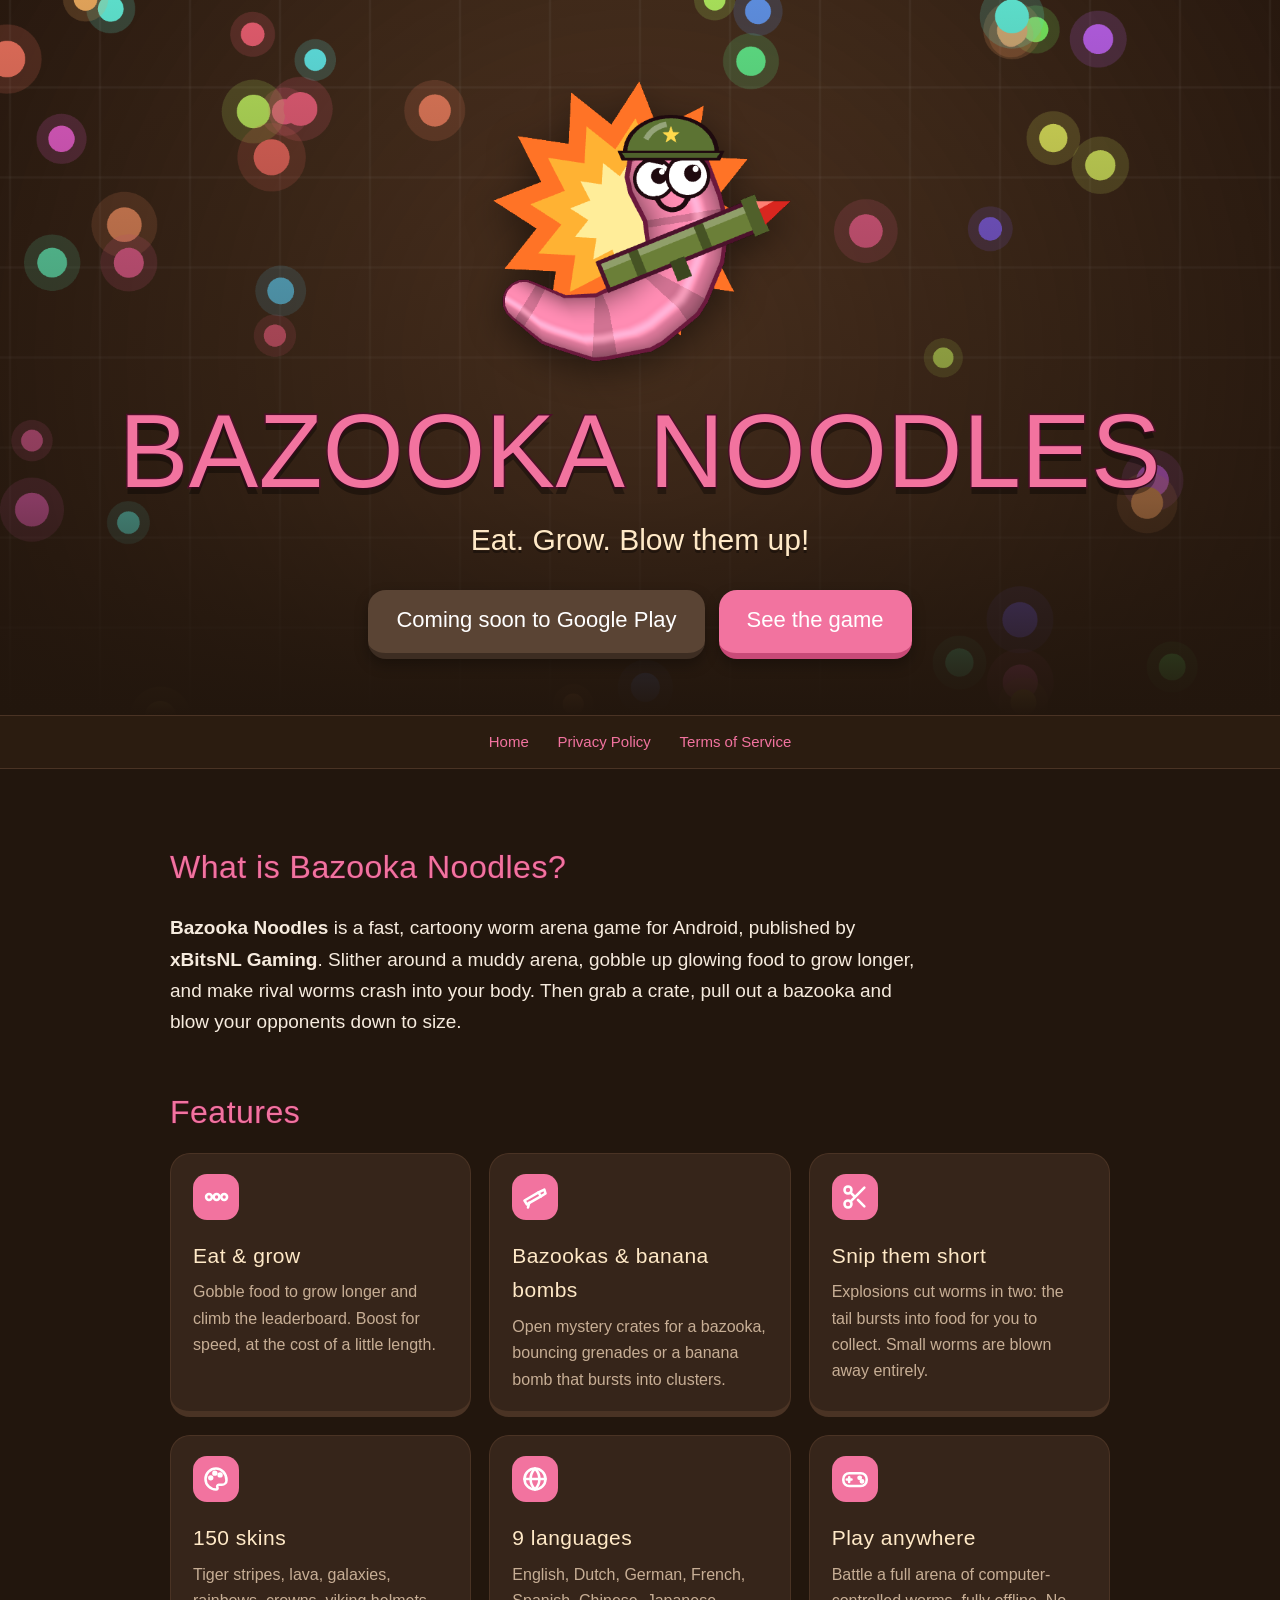
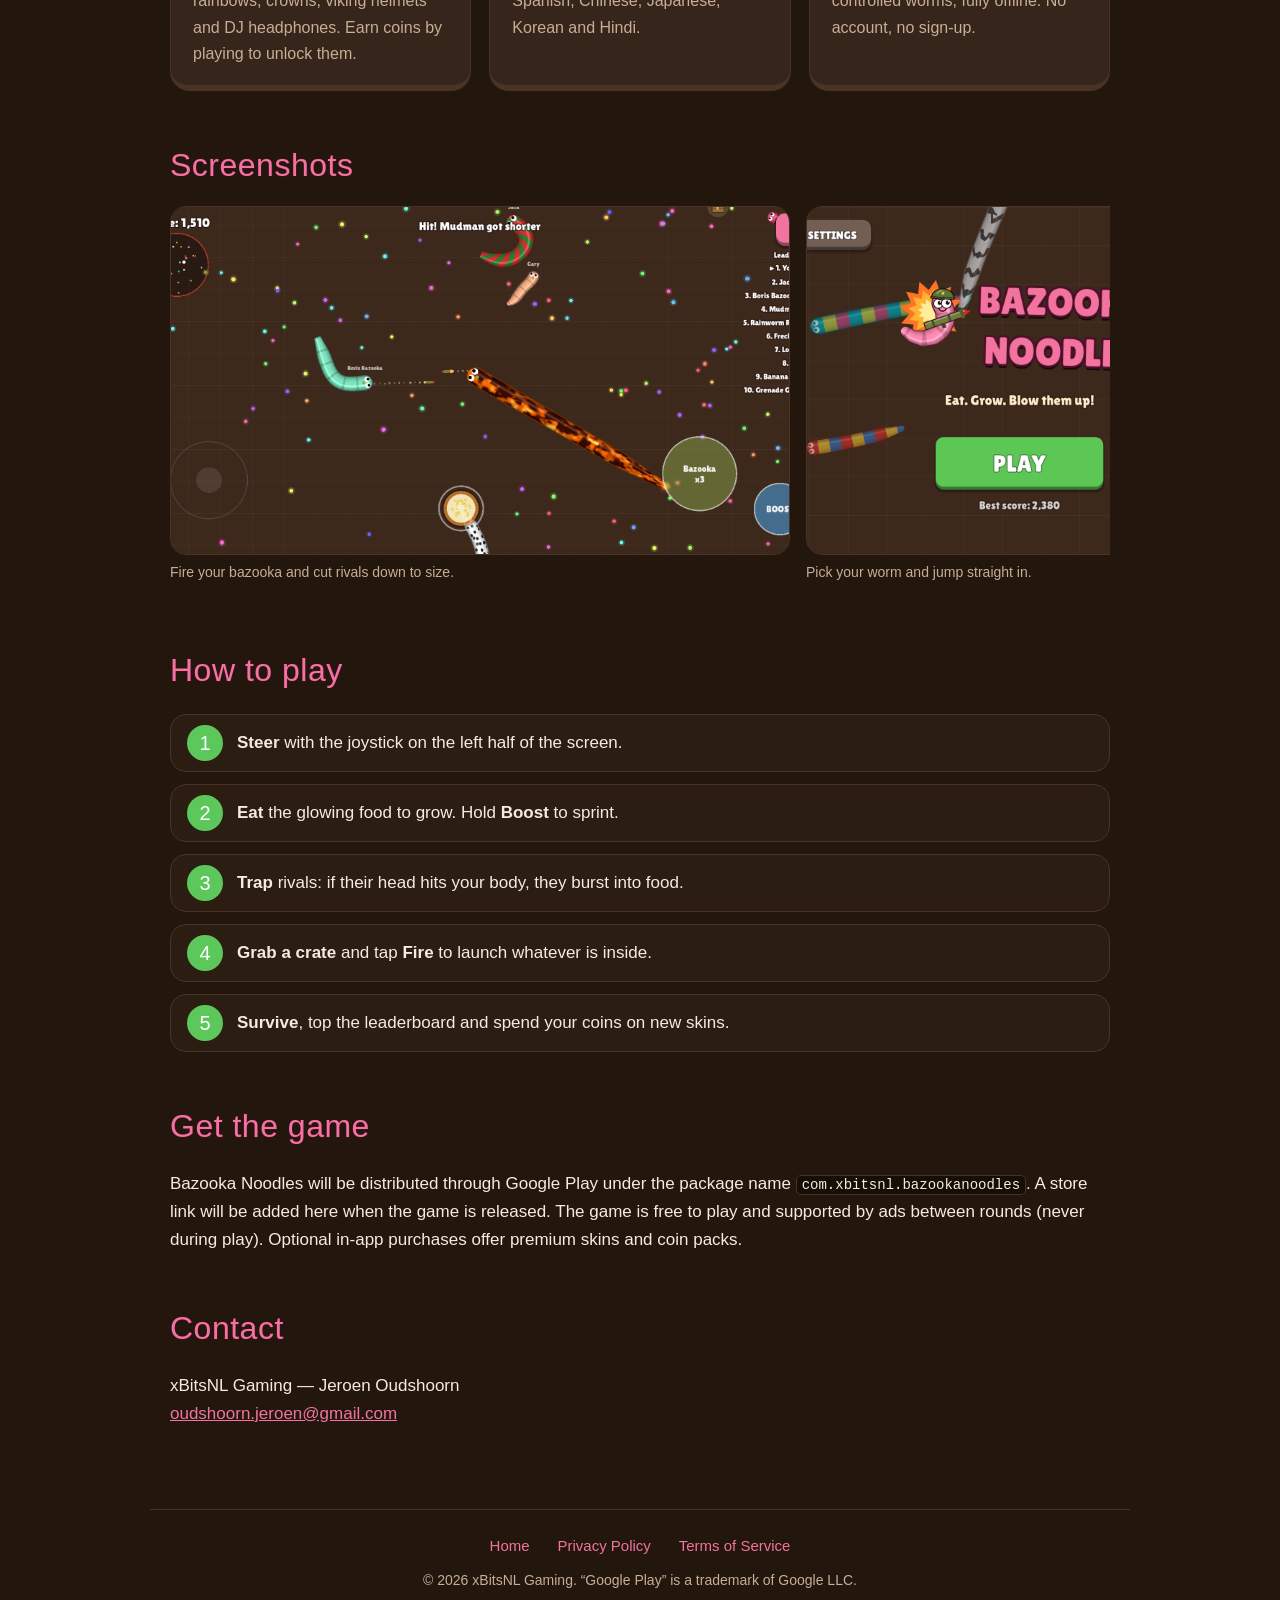
==== bazooka-noodles/index.html @ d085eedb "xBitsNL Gaming site: studio page with Bazooka Noodles, Kings and Fillomino Co-Authored-By: Claude Op" ====
<!DOCTYPE html>
<html lang="en">
<head>
<meta charset="utf-8">
<meta name="viewport" content="width=device-width, initial-scale=1">
<title>Bazooka Noodles — eat, grow and blow them up! A worm arena game for Android</title>
<meta name="description" content="Bazooka Noodles is a worm arena game for Android by xBitsNL Gaming: eat to grow, crash rivals into your body, and grab bazookas, grenades and banana bombs to blow them down to size.">
<meta name="theme-color" content="#22160d">
<meta property="og:title" content="Bazooka Noodles">
<meta property="og:description" content="Eat. Grow. Blow them up! A worm arena game with bazookas, grenades and banana bombs.">
<meta property="og:image" content="assets/feature.png">
<meta property="og:type" content="website">
<link rel="icon" href="assets/icon.png">
<link rel="preload" href="assets/fonts/LilitaOne-Regular.ttf" as="font" type="font/ttf" crossorigin>
<link rel="stylesheet" href="style.css">
</head>
<body>

<header class="hero">
  <img class="logo" src="assets/logo.png" width="512" height="512" alt="A pink worm in an army helmet holding a bazooka, in front of an explosion">
  <h1>BAZOOKA NOODLES</h1>
  <p class="tagline">Eat. Grow. Blow them up!</p>
  <div class="buttons">
    <span class="btn soon" title="A store link will be added when the game is released">Coming soon to Google&nbsp;Play</span>
    <a class="btn" href="#features">See the game</a>
  </div>
</header>

<nav>
  <a href="index.html">Home</a>
  <a href="privacy-policy.html">Privacy Policy</a>
  <a href="terms-of-service.html">Terms of Service</a>
</nav>

<main>
  <section>
    <h2>What is Bazooka Noodles?</h2>
    <p class="lead">
      <strong>Bazooka Noodles</strong> is a fast, cartoony worm arena game for Android, published by
      <strong>xBitsNL&nbsp;Gaming</strong>. Slither around a muddy arena, gobble up glowing food to
      grow longer, and make rival worms crash into your body. Then grab a crate, pull out a bazooka
      and blow your opponents down to size.
    </p>
  </section>

  <section id="features">
    <h2>Features</h2>
    <div class="features">
      <div class="feature">
        <svg viewBox="0 0 24 24" fill="none" stroke="currentColor" stroke-width="2.2" stroke-linecap="round" aria-hidden="true"><circle cx="6" cy="12" r="2.5"/><circle cx="12.5" cy="12" r="2.5"/><circle cx="19" cy="12" r="2.5"/></svg>
        <h3>Eat &amp; grow</h3>
        <p>Gobble food to grow longer and climb the leaderboard. Boost for speed, at the cost of a little length.</p>
      </div>
      <div class="feature">
        <svg viewBox="0 0 24 24" fill="none" stroke="currentColor" stroke-width="2.2" stroke-linecap="round" stroke-linejoin="round" aria-hidden="true"><path d="M3 15l12-7 2 3.4-12 7z"/><path d="M17 11.4l4-2.4-1-3.4-5 2.4"/><path d="M7 17l-1 4"/></svg>
        <h3>Bazookas &amp; banana bombs</h3>
        <p>Open mystery crates for a bazooka, bouncing grenades or a banana bomb that bursts into clusters.</p>
      </div>
      <div class="feature">
        <svg viewBox="0 0 24 24" fill="none" stroke="currentColor" stroke-width="2.2" stroke-linecap="round" stroke-linejoin="round" aria-hidden="true"><circle cx="6" cy="6" r="3"/><circle cx="6" cy="18" r="3"/><path d="M20 4L8.1 15.9M14.5 14.5L20 20M8.1 8.1L12 12"/></svg>
        <h3>Snip them short</h3>
        <p>Explosions cut worms in two: the tail bursts into food for you to collect. Small worms are blown away entirely.</p>
      </div>
      <div class="feature">
        <svg viewBox="0 0 24 24" fill="none" stroke="currentColor" stroke-width="2.2" stroke-linecap="round" stroke-linejoin="round" aria-hidden="true"><path d="M12 3a9 9 0 1 0 0 18c1.2 0 1.6-.9 1.2-1.8-.5-1-.1-2.2 1.2-2.2H17a4 4 0 0 0 4-4c0-5.5-4-10-9-10z"/><circle cx="7.5" cy="11" r="1.2"/><circle cx="11" cy="7" r="1.2"/><circle cx="15.5" cy="8.5" r="1.2"/></svg>
        <h3>150 skins</h3>
        <p>Tiger stripes, lava, galaxies, rainbows, crowns, viking helmets and DJ headphones. Earn coins by playing to unlock them.</p>
      </div>
      <div class="feature">
        <svg viewBox="0 0 24 24" fill="none" stroke="currentColor" stroke-width="2.2" stroke-linecap="round" stroke-linejoin="round" aria-hidden="true"><circle cx="12" cy="12" r="9"/><path d="M3 12h18M12 3c2.5 2.6 3.8 5.6 3.8 9s-1.3 6.4-3.8 9c-2.5-2.6-3.8-5.6-3.8-9S9.5 5.6 12 3z"/></svg>
        <h3>9 languages</h3>
        <p>English, Dutch, German, French, Spanish, Chinese, Japanese, Korean and Hindi.</p>
      </div>
      <div class="feature">
        <svg viewBox="0 0 24 24" fill="none" stroke="currentColor" stroke-width="2.2" stroke-linecap="round" stroke-linejoin="round" aria-hidden="true"><rect x="2" y="7" width="20" height="11" rx="5"/><path d="M7 10.5v4M5 12.5h4"/><circle cx="16" cy="11" r="1"/><circle cx="18" cy="14" r="1"/></svg>
        <h3>Play anywhere</h3>
        <p>Battle a full arena of computer-controlled worms, fully offline. No account, no sign-up.</p>
      </div>
    </div>
  </section>

  <section>
    <h2>Screenshots</h2>
    <div class="gallery">
      <figure><img src="assets/screenshots/2_battle.png" width="1920" height="1080" alt="Gameplay: a long lava-skinned worm fires a bazooka while an explosion cuts a rival worm short"><figcaption>Fire your bazooka and cut rivals down to size.</figcaption></figure>
      <figure><img src="assets/screenshots/1_menu.png" width="1920" height="1080" alt="Main menu with the Bazooka Noodles logo, Play button and your current worm skin"><figcaption>Pick your worm and jump straight in.</figcaption></figure>
      <figure><img src="assets/screenshots/3_shop_premium.png" width="1920" height="1080" loading="lazy" alt="Shop showing premium worm skins"><figcaption>Collect 150 skins, from earthworms to cosmic kings.</figcaption></figure>
      <figure><img src="assets/screenshots/4_shop_skins.png" width="1920" height="1080" loading="lazy" alt="Shop showing legendary and mythic skins bought with coins"><figcaption>Earn coins by playing and unlock legendary skins.</figcaption></figure>
      <figure><img src="assets/screenshots/5_settings.png" width="1920" height="1080" loading="lazy" alt="Settings with nine languages, music and effects volume and vibration"><figcaption>Nine languages, volume sliders and vibration settings.</figcaption></figure>
    </div>
  </section>

  <section>
    <h2>How to play</h2>
    <ol class="steps">
      <li><strong>Steer</strong> with the joystick on the left half of the screen.</li>
      <li><strong>Eat</strong> the glowing food to grow. Hold <strong>Boost</strong> to sprint.</li>
      <li><strong>Trap</strong> rivals: if their head hits your body, they burst into food.</li>
      <li><strong>Grab a crate</strong> and tap <strong>Fire</strong> to launch whatever is inside.</li>
      <li><strong>Survive</strong>, top the leaderboard and spend your coins on new skins.</li>
    </ol>
  </section>

  <section>
    <h2>Get the game</h2>
    <p>
      Bazooka Noodles will be distributed through Google&nbsp;Play under the package name
      <code>com.xbitsnl.bazookanoodles</code>. A store link will be added here when the game is released.
      The game is free to play and supported by ads between rounds (never during play). Optional in-app
      purchases offer premium skins and coin packs.
    </p>
  </section>

  <section>
    <h2>Contact</h2>
    <p>
      xBitsNL&nbsp;Gaming — Jeroen&nbsp;Oudshoorn<br>
      <a href="mailto:oudshoorn.jeroen@gmail.com">oudshoorn.jeroen@gmail.com</a>
    </p>
  </section>
</main>

<footer>
  <nav>
    <a href="index.html">Home</a>
    <a href="privacy-policy.html">Privacy Policy</a>
    <a href="terms-of-service.html">Terms of Service</a>
  </nav>
  &copy; <span id="y">2026</span> xBitsNL Gaming. &ldquo;Google Play&rdquo; is a trademark of Google&nbsp;LLC.
  <script>document.getElementById('y').textContent = new Date().getFullYear();</script>
</footer>

</body>
</html>
---- bazooka-noodles/style.css ----
@font-face {
  font-family: "Lilita One";
  src: url("assets/fonts/LilitaOne-Regular.ttf") format("truetype");
  font-display: swap;
}

:root {
  --bg: #22160d;
  --bg-soft: #2c1d12;
  --card: #36251a;
  --line: #4a3324;
  --pink: #f2739f;
  --pink-deep: #c94a78;
  --outline: #4d0f29;
  --cream: #ffe9c7;
  --green: #5cc75a;
  --green-deep: #3a8d39;
  --ink: #f6ebde;
  --muted: #c7ae95;
  --max: 980px;
  --text: 760px;
}

* { box-sizing: border-box; }

html { -webkit-text-size-adjust: 100%; scroll-behavior: smooth; }

body {
  margin: 0;
  background: var(--bg);
  color: var(--ink);
  font: 17px/1.65 -apple-system, BlinkMacSystemFont, "Segoe UI", Roboto, Helvetica, Arial, sans-serif;
}

a { color: var(--pink); }
a:hover { color: var(--cream); }

h1, h2, h3, .display {
  font-family: "Lilita One", "Arial Black", sans-serif;
  font-weight: 400;
  letter-spacing: 0.5px;
}

/* --- Hero (home page) --------------------------------------------------- */

.hero {
  position: relative;
  overflow: hidden;
  text-align: center;
  padding: 48px 20px 56px;
  background:
    linear-gradient(180deg, rgba(34, 22, 13, 0.15) 0%, rgba(34, 22, 13, 0.55) 70%, var(--bg) 100%),
    url("assets/backdrop.png") center / cover no-repeat;
  border-bottom: 1px solid var(--line);
}

.hero .logo {
  width: min(360px, 78vw);
  height: auto;
  display: block;
  margin: 0 auto -6px;
  animation: bob 3.2s ease-in-out infinite;
  filter: drop-shadow(0 10px 18px rgba(0, 0, 0, 0.45));
}

.hero h1 {
  margin: 0;
  font-size: clamp(48px, 10vw, 104px);
  line-height: 0.95;
  color: var(--pink);
  -webkit-text-stroke: 3px var(--outline);
  paint-order: stroke fill;
  text-shadow: 0 7px 0 rgba(0, 0, 0, 0.35);
}

.hero .tagline {
  margin: 14px 0 26px;
  font-family: "Lilita One", sans-serif;
  font-size: clamp(22px, 4vw, 30px);
  color: var(--cream);
  text-shadow: 0 3px 0 rgba(0, 0, 0, 0.35);
}

.buttons { display: flex; gap: 14px; justify-content: center; flex-wrap: wrap; }

.btn {
  display: inline-block;
  font-family: "Lilita One", sans-serif;
  font-size: 22px;
  color: #fff;
  text-decoration: none;
  padding: 12px 28px 14px;
  border-radius: 18px;
  background: var(--pink);
  border-bottom: 6px solid var(--pink-deep);
  box-shadow: 0 6px 14px rgba(0, 0, 0, 0.3);
  transition: transform 0.1s, border-bottom-width 0.1s;
}
.btn:hover { color: #fff; transform: translateY(2px); border-bottom-width: 4px; }
.btn.play { background: var(--green); border-bottom-color: var(--green-deep); }
.btn.soon { background: #5a4434; border-bottom-color: #3d2d22; cursor: default; }
.btn.soon:hover { transform: none; border-bottom-width: 6px; }

@keyframes bob {
  0%, 100% { transform: translateY(0) rotate(-2deg); }
  50% { transform: translateY(-10px) rotate(2deg); }
}

/* --- Kleine kop (beleidspagina's) -------------------------------------- */

header.page {
  text-align: center;
  padding: 34px 20px 26px;
  background:
    linear-gradient(180deg, rgba(34, 22, 13, 0.3), var(--bg)),
    url("assets/backdrop.png") center / cover no-repeat;
  border-bottom: 1px solid var(--line);
}

header.page img.icon {
  width: 88px;
  height: 88px;
  border-radius: 22px;
  display: block;
  margin: 0 auto 10px;
  box-shadow: 0 6px 16px rgba(0, 0, 0, 0.4);
}

header.page h1 {
  margin: 0;
  font-size: 40px;
  color: var(--pink);
  -webkit-text-stroke: 2px var(--outline);
  paint-order: stroke fill;
}

header.page .tagline { margin: 4px 0 0; color: var(--cream); }

/* --- Navigatie ---------------------------------------------------------- */

nav {
  text-align: center;
  padding: 12px 20px;
  border-bottom: 1px solid var(--line);
  background: rgba(44, 29, 18, 0.94);
  backdrop-filter: blur(6px);
  position: sticky;
  top: 0;
  z-index: 10;
}

nav a { margin: 0 12px; text-decoration: none; font-size: 15px; }

/* --- Inhoud ------------------------------------------------------------- */

main {
  max-width: var(--max);
  margin: 0 auto;
  padding: 24px 20px 64px;
}

main.text { max-width: var(--text); padding-top: 32px; }

section { margin-top: 48px; }

h2 {
  color: var(--pink);
  margin: 40px 0 14px;
  font-size: 32px;
  -webkit-text-stroke: 1px var(--outline);
  paint-order: stroke fill;
}

main.text h2 {
  font-size: 25px;
  border-bottom: 1px solid var(--line);
  padding-bottom: 6px;
}

h3 { color: var(--cream); margin: 10px 0 6px; font-size: 21px; }

.lead { font-size: 19px; max-width: var(--text); }

ul { padding-left: 22px; }
li { margin: 6px 0; }

.features {
  display: grid;
  grid-template-columns: repeat(auto-fit, minmax(270px, 1fr));
  gap: 18px;
}

.feature {
  background: var(--card);
  border: 1px solid var(--line);
  border-bottom: 6px solid var(--line);
  border-radius: 20px;
  padding: 20px 22px 18px;
}

.feature svg {
  width: 46px;
  height: 46px;
  padding: 9px;
  border-radius: 14px;
  background: var(--pink);
  color: #fff;
}

.feature p { margin: 4px 0 0; color: var(--muted); font-size: 16px; }

.steps {
  counter-reset: step;
  list-style: none;
  padding: 0;
  display: grid;
  gap: 12px;
}

.steps li {
  counter-increment: step;
  position: relative;
  padding: 14px 18px 14px 66px;
  background: var(--bg-soft);
  border: 1px solid var(--line);
  border-radius: 16px;
  margin: 0;
}

.steps li::before {
  content: counter(step);
  position: absolute;
  left: 16px;
  top: 50%;
  transform: translateY(-50%);
  width: 36px;
  height: 36px;
  line-height: 36px;
  text-align: center;
  border-radius: 50%;
  background: var(--green);
  color: #fff;
  font-family: "Lilita One", sans-serif;
  font-size: 20px;
}

.gallery {
  display: grid;
  grid-auto-flow: column;
  grid-auto-columns: min(86%, 620px);
  gap: 16px;
  overflow-x: auto;
  scroll-snap-type: x mandatory;
  padding-bottom: 12px;
  scrollbar-color: var(--pink-deep) var(--bg-soft);
}

.gallery::-webkit-scrollbar { height: 10px; }
.gallery::-webkit-scrollbar-track { background: var(--bg-soft); border-radius: 5px; }
.gallery::-webkit-scrollbar-thumb { background: var(--pink-deep); border-radius: 5px; }

.gallery figure { margin: 0; scroll-snap-align: start; }

.gallery img {
  width: 100%;
  height: auto;
  aspect-ratio: 16 / 9;
  object-fit: cover;
  border-radius: 16px;
  border: 1px solid var(--line);
  display: block;
}

.gallery figcaption { color: var(--muted); font-size: 14px; margin-top: 6px; }

.card {
  background: var(--card);
  border: 1px solid var(--line);
  border-radius: 16px;
  padding: 4px 22px 18px;
  margin: 20px 0;
}

.meta { color: var(--muted); font-size: 14px; }

code {
  background: #170e08;
  border: 1px solid var(--line);
  border-radius: 5px;
  padding: 1px 5px;
  font-size: 14px;
}

footer {
  max-width: var(--max);
  margin: 0 auto;
  padding: 24px 20px 48px;
  border-top: 1px solid var(--line);
  color: var(--muted);
  font-size: 14px;
  text-align: center;
}

footer nav { position: static; background: none; border: 0; padding: 0 0 10px; backdrop-filter: none; }

@media (prefers-reduced-motion: reduce) {
  .hero .logo { animation: none; }
  html { scroll-behavior: auto; }
}
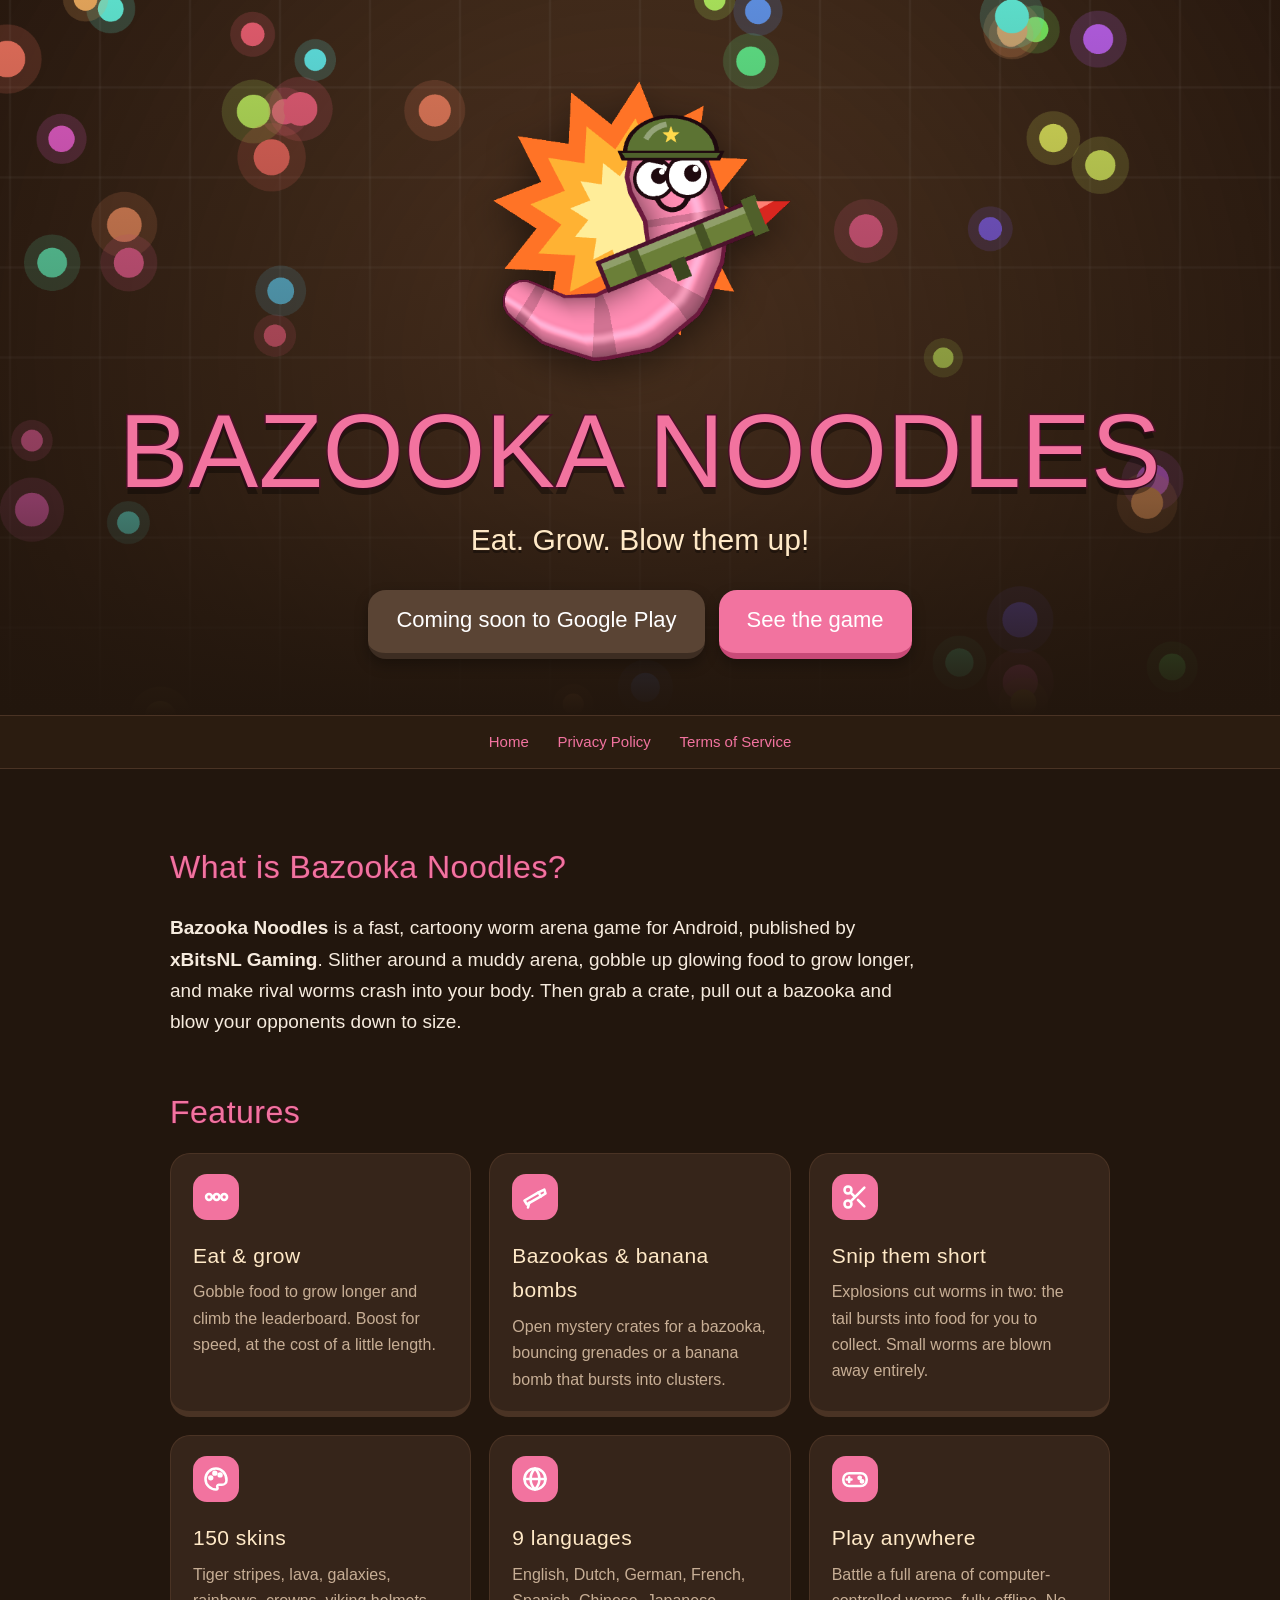
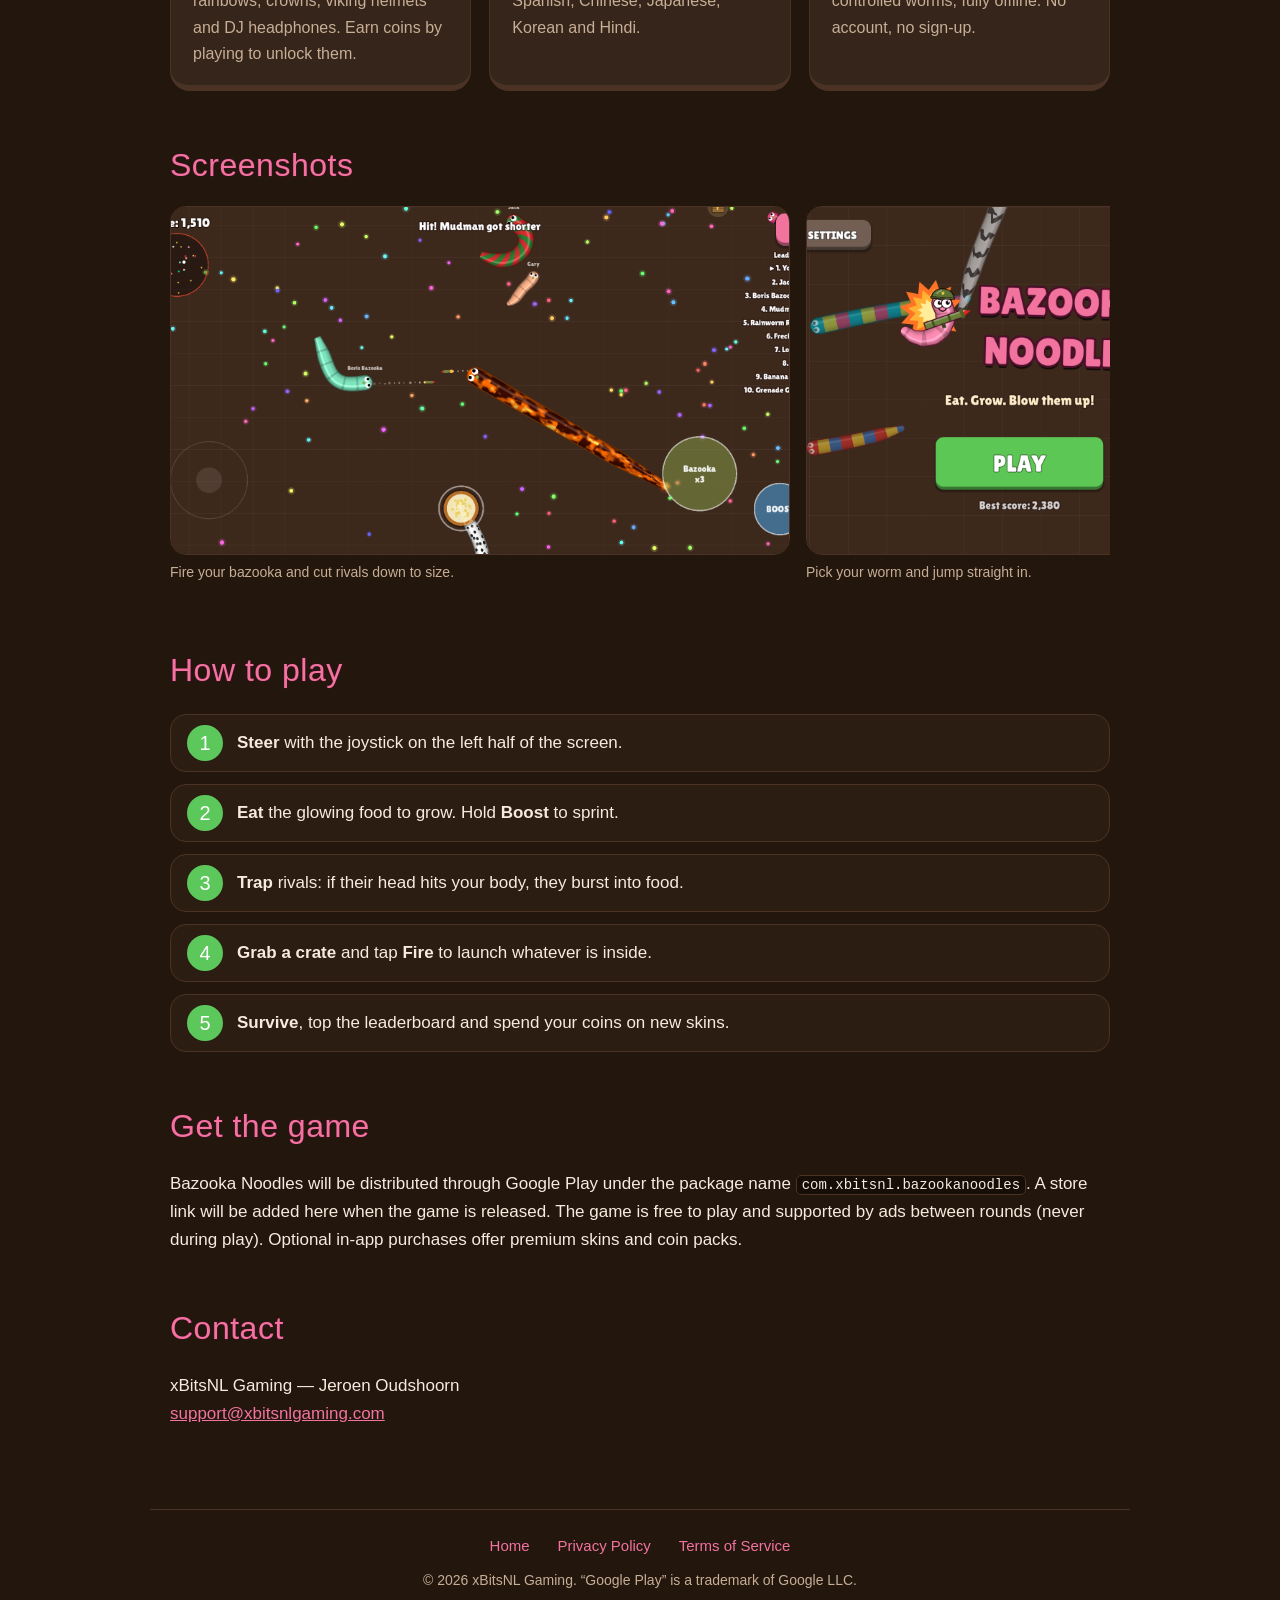
==== commit 80cb1c74: "Contactadres wordt support@xbitsnlgaming.com Doorgestuurd naar de eigen Gmail via Cloudflare Email R" ====
--- a/bazooka-noodles/index.html
+++ b/bazooka-noodles/index.html
@@ -115,7 +115,7 @@
     <h2>Contact</h2>
     <p>
       xBitsNL&nbsp;Gaming — Jeroen&nbsp;Oudshoorn<br>
-      <a href="mailto:oudshoorn.jeroen@gmail.com">oudshoorn.jeroen@gmail.com</a>
+      <a href="mailto:support@xbitsnlgaming.com">support@xbitsnlgaming.com</a>
     </p>
   </section>
 </main>
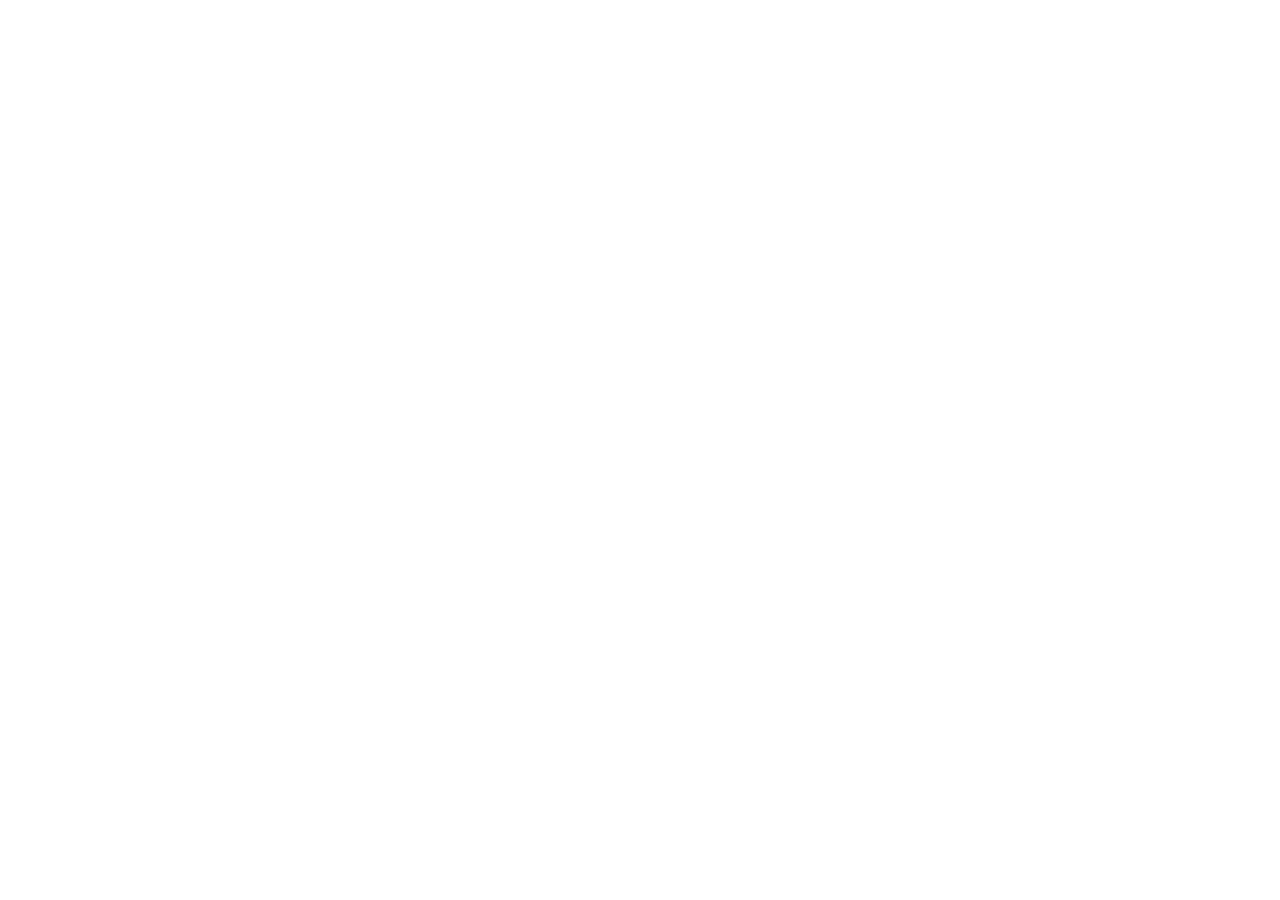
==== commit eb842f41: "Games op eigen subdomeinen; oude paden sturen door Co-Authored-By: Claude Opus 5.5 <noreply@anthropi" ====
--- a/bazooka-noodles/index.html
+++ b/bazooka-noodles/index.html
@@ -1,134 +1,13 @@
-<!DOCTYPE html>
+<!doctype html>
 <html lang="en">
 <head>
 <meta charset="utf-8">
-<meta name="viewport" content="width=device-width, initial-scale=1">
-<title>Bazooka Noodles — eat, grow and blow them up! A worm arena game for Android</title>
-<meta name="description" content="Bazooka Noodles is a worm arena game for Android by xBitsNL Gaming: eat to grow, crash rivals into your body, and grab bazookas, grenades and banana bombs to blow them down to size.">
-<meta name="theme-color" content="#22160d">
-<meta property="og:title" content="Bazooka Noodles">
-<meta property="og:description" content="Eat. Grow. Blow them up! A worm arena game with bazookas, grenades and banana bombs.">
-<meta property="og:image" content="assets/feature.png">
-<meta property="og:type" content="website">
-<link rel="icon" href="assets/icon.png">
-<link rel="preload" href="assets/fonts/LilitaOne-Regular.ttf" as="font" type="font/ttf" crossorigin>
-<link rel="stylesheet" href="style.css">
+<title>Moved</title>
+<link rel="canonical" href="https://bazooka-noodles.xbitsnlgaming.com/">
+<meta http-equiv="refresh" content="0; url=https://bazooka-noodles.xbitsnlgaming.com/">
+<meta name="robots" content="noindex">
 </head>
-<body>
-
-<header class="hero">
-  <img class="logo" src="assets/logo.png" width="512" height="512" alt="A pink worm in an army helmet holding a bazooka, in front of an explosion">
-  <h1>BAZOOKA NOODLES</h1>
-  <p class="tagline">Eat. Grow. Blow them up!</p>
-  <div class="buttons">
-    <span class="btn soon" title="A store link will be added when the game is released">Coming soon to Google&nbsp;Play</span>
-    <a class="btn" href="#features">See the game</a>
-  </div>
-</header>
-
-<nav>
-  <a href="index.html">Home</a>
-  <a href="privacy-policy.html">Privacy Policy</a>
-  <a href="terms-of-service.html">Terms of Service</a>
-</nav>
-
-<main>
-  <section>
-    <h2>What is Bazooka Noodles?</h2>
-    <p class="lead">
-      <strong>Bazooka Noodles</strong> is a fast, cartoony worm arena game for Android, published by
-      <strong>xBitsNL&nbsp;Gaming</strong>. Slither around a muddy arena, gobble up glowing food to
-      grow longer, and make rival worms crash into your body. Then grab a crate, pull out a bazooka
-      and blow your opponents down to size.
-    </p>
-  </section>
-
-  <section id="features">
-    <h2>Features</h2>
-    <div class="features">
-      <div class="feature">
-        <svg viewBox="0 0 24 24" fill="none" stroke="currentColor" stroke-width="2.2" stroke-linecap="round" aria-hidden="true"><circle cx="6" cy="12" r="2.5"/><circle cx="12.5" cy="12" r="2.5"/><circle cx="19" cy="12" r="2.5"/></svg>
-        <h3>Eat &amp; grow</h3>
-        <p>Gobble food to grow longer and climb the leaderboard. Boost for speed, at the cost of a little length.</p>
-      </div>
-      <div class="feature">
-        <svg viewBox="0 0 24 24" fill="none" stroke="currentColor" stroke-width="2.2" stroke-linecap="round" stroke-linejoin="round" aria-hidden="true"><path d="M3 15l12-7 2 3.4-12 7z"/><path d="M17 11.4l4-2.4-1-3.4-5 2.4"/><path d="M7 17l-1 4"/></svg>
-        <h3>Bazookas &amp; banana bombs</h3>
-        <p>Open mystery crates for a bazooka, bouncing grenades or a banana bomb that bursts into clusters.</p>
-      </div>
-      <div class="feature">
-        <svg viewBox="0 0 24 24" fill="none" stroke="currentColor" stroke-width="2.2" stroke-linecap="round" stroke-linejoin="round" aria-hidden="true"><circle cx="6" cy="6" r="3"/><circle cx="6" cy="18" r="3"/><path d="M20 4L8.1 15.9M14.5 14.5L20 20M8.1 8.1L12 12"/></svg>
-        <h3>Snip them short</h3>
-        <p>Explosions cut worms in two: the tail bursts into food for you to collect. Small worms are blown away entirely.</p>
-      </div>
-      <div class="feature">
-        <svg viewBox="0 0 24 24" fill="none" stroke="currentColor" stroke-width="2.2" stroke-linecap="round" stroke-linejoin="round" aria-hidden="true"><path d="M12 3a9 9 0 1 0 0 18c1.2 0 1.6-.9 1.2-1.8-.5-1-.1-2.2 1.2-2.2H17a4 4 0 0 0 4-4c0-5.5-4-10-9-10z"/><circle cx="7.5" cy="11" r="1.2"/><circle cx="11" cy="7" r="1.2"/><circle cx="15.5" cy="8.5" r="1.2"/></svg>
-        <h3>150 skins</h3>
-        <p>Tiger stripes, lava, galaxies, rainbows, crowns, viking helmets and DJ headphones. Earn coins by playing to unlock them.</p>
-      </div>
-      <div class="feature">
-        <svg viewBox="0 0 24 24" fill="none" stroke="currentColor" stroke-width="2.2" stroke-linecap="round" stroke-linejoin="round" aria-hidden="true"><circle cx="12" cy="12" r="9"/><path d="M3 12h18M12 3c2.5 2.6 3.8 5.6 3.8 9s-1.3 6.4-3.8 9c-2.5-2.6-3.8-5.6-3.8-9S9.5 5.6 12 3z"/></svg>
-        <h3>9 languages</h3>
-        <p>English, Dutch, German, French, Spanish, Chinese, Japanese, Korean and Hindi.</p>
-      </div>
-      <div class="feature">
-        <svg viewBox="0 0 24 24" fill="none" stroke="currentColor" stroke-width="2.2" stroke-linecap="round" stroke-linejoin="round" aria-hidden="true"><rect x="2" y="7" width="20" height="11" rx="5"/><path d="M7 10.5v4M5 12.5h4"/><circle cx="16" cy="11" r="1"/><circle cx="18" cy="14" r="1"/></svg>
-        <h3>Play anywhere</h3>
-        <p>Battle a full arena of computer-controlled worms, fully offline. No account, no sign-up.</p>
-      </div>
-    </div>
-  </section>
-
-  <section>
-    <h2>Screenshots</h2>
-    <div class="gallery">
-      <figure><img src="assets/screenshots/2_battle.png" width="1920" height="1080" alt="Gameplay: a long lava-skinned worm fires a bazooka while an explosion cuts a rival worm short"><figcaption>Fire your bazooka and cut rivals down to size.</figcaption></figure>
-      <figure><img src="assets/screenshots/1_menu.png" width="1920" height="1080" alt="Main menu with the Bazooka Noodles logo, Play button and your current worm skin"><figcaption>Pick your worm and jump straight in.</figcaption></figure>
-      <figure><img src="assets/screenshots/3_shop_premium.png" width="1920" height="1080" loading="lazy" alt="Shop showing premium worm skins"><figcaption>Collect 150 skins, from earthworms to cosmic kings.</figcaption></figure>
-      <figure><img src="assets/screenshots/4_shop_skins.png" width="1920" height="1080" loading="lazy" alt="Shop showing legendary and mythic skins bought with coins"><figcaption>Earn coins by playing and unlock legendary skins.</figcaption></figure>
-      <figure><img src="assets/screenshots/5_settings.png" width="1920" height="1080" loading="lazy" alt="Settings with nine languages, music and effects volume and vibration"><figcaption>Nine languages, volume sliders and vibration settings.</figcaption></figure>
-    </div>
-  </section>
-
-  <section>
-    <h2>How to play</h2>
-    <ol class="steps">
-      <li><strong>Steer</strong> with the joystick on the left half of the screen.</li>
-      <li><strong>Eat</strong> the glowing food to grow. Hold <strong>Boost</strong> to sprint.</li>
-      <li><strong>Trap</strong> rivals: if their head hits your body, they burst into food.</li>
-      <li><strong>Grab a crate</strong> and tap <strong>Fire</strong> to launch whatever is inside.</li>
-      <li><strong>Survive</strong>, top the leaderboard and spend your coins on new skins.</li>
-    </ol>
-  </section>
-
-  <section>
-    <h2>Get the game</h2>
-    <p>
-      Bazooka Noodles will be distributed through Google&nbsp;Play under the package name
-      <code>com.xbitsnl.bazookanoodles</code>. A store link will be added here when the game is released.
-      The game is free to play and supported by ads between rounds (never during play). Optional in-app
-      purchases offer premium skins and coin packs.
-    </p>
-  </section>
-
-  <section>
-    <h2>Contact</h2>
-    <p>
-      xBitsNL&nbsp;Gaming — Jeroen&nbsp;Oudshoorn<br>
-      <a href="mailto:support@xbitsnlgaming.com">support@xbitsnlgaming.com</a>
-    </p>
-  </section>
-</main>
-
-<footer>
-  <nav>
-    <a href="index.html">Home</a>
-    <a href="privacy-policy.html">Privacy Policy</a>
-    <a href="terms-of-service.html">Terms of Service</a>
-  </nav>
-  &copy; <span id="y">2026</span> xBitsNL Gaming. &ldquo;Google Play&rdquo; is a trademark of Google&nbsp;LLC.
-  <script>document.getElementById('y').textContent = new Date().getFullYear();</script>
-</footer>
-
+<body style="background:#14121a;color:#ece8f4;font-family:system-ui,sans-serif">
+<p>This page has moved to <a style="color:#ece8f4" href="https://bazooka-noodles.xbitsnlgaming.com/">https://bazooka-noodles.xbitsnlgaming.com/</a>.</p>
 </body>
 </html>
